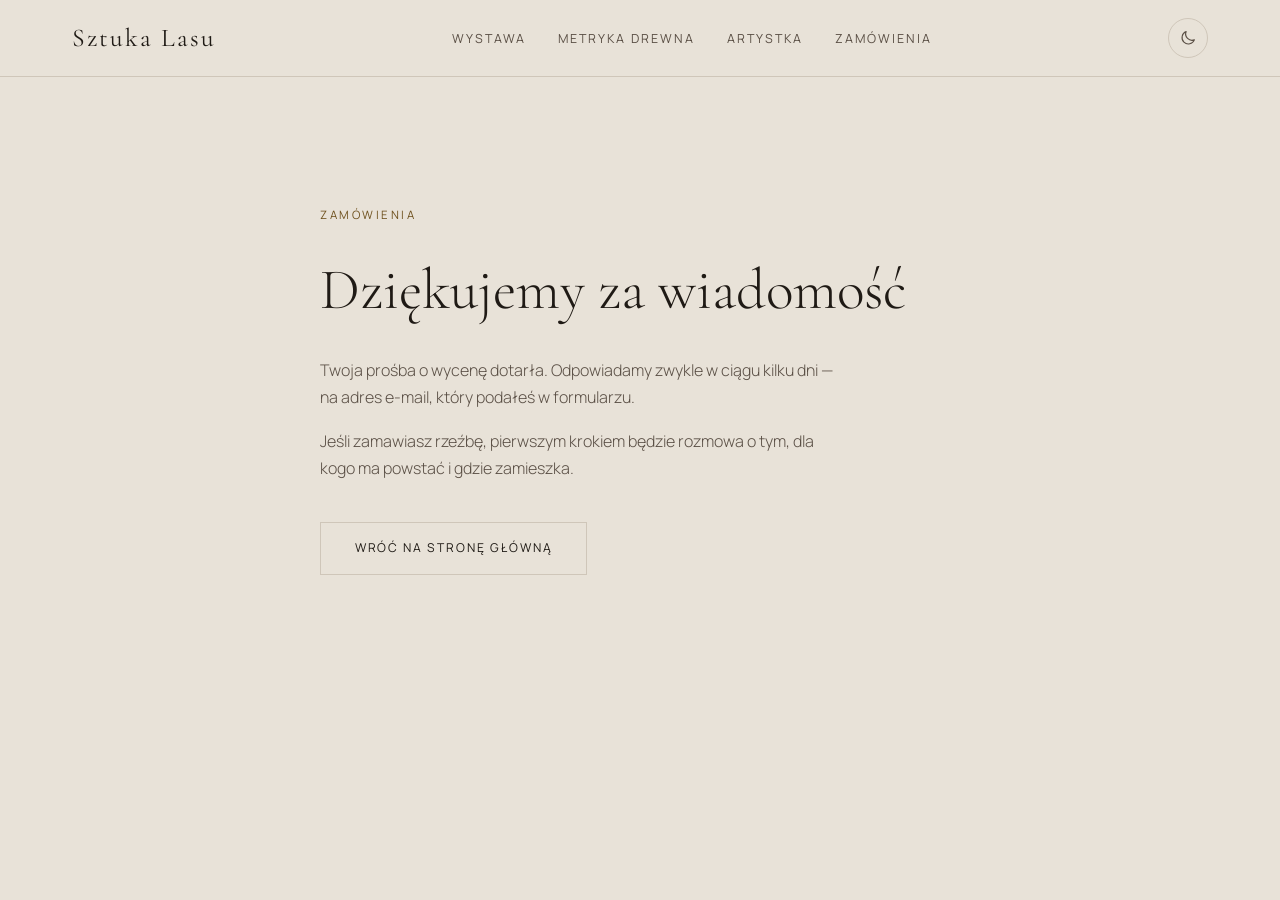
==== dziekujemy.html @ b42cfdf3 "Sekcja Zamówienia, formularz wyceny, strony podzikowania i polityki" ====
<!DOCTYPE html>
<html lang="pl">
<head>
  <meta charset="UTF-8">
  <meta name="viewport" content="width=device-width, initial-scale=1.0">
  <title>Dziękujemy — Sztuka Lasu</title>

  <!-- Ta strona ma sens tylko zaraz po wysłaniu formularza,
       więc nie ma powodu, żeby trafiała do wyników wyszukiwania. -->
  <meta name="robots" content="noindex">

  <!-- Ten sam skrypt motywu co na stronie głównej — musi stać w <head>,
       przed stylami, żeby strona nie mignęła złymi kolorami. -->
  <script>
    (function () {
      try {
        var zapisany = localStorage.getItem('motyw');
        var systemowyCiemny = window.matchMedia('(prefers-color-scheme: dark)').matches;
        var motyw = zapisany || (systemowyCiemny ? 'dark' : 'light');
        document.documentElement.setAttribute('data-theme', motyw);
      } catch (blad) {}
    })();
  </script>

  <link rel="preconnect" href="https://fonts.googleapis.com">
  <link rel="preconnect" href="https://fonts.gstatic.com" crossorigin>
  <link href="https://fonts.googleapis.com/css2?family=Cormorant+Garamond:ital,wght@0,300;0,400;0,500;1,400;1,500&family=Manrope:wght@300;400;500&display=swap" rel="stylesheet">

  <link rel="stylesheet" href="css/style.css">
</head>
<body>

  <!-- Nagłówek skopiowany ze strony głównej.
       UWAGA: linki menu mają przedrostek "index.html", bo kotwice
       (#wystawa itd.) prowadzą do sekcji, których na tej stronie nie ma. -->
  <header class="naglowek">
    <div class="naglowek__wnetrze">

      <a class="logo" href="index.html">Sztuka Lasu</a>

      <nav class="menu" aria-label="Menu główne">
        <ul>
          <li><a href="index.html#wystawa">Wystawa</a></li>
          <li><a href="index.html#metryka">Metryka drewna</a></li>
          <li><a href="index.html#artystka">Artystka</a></li>
          <li><a href="index.html#zamowienia">Zamówienia</a></li>
        </ul>
      </nav>

      <button
        class="przelacznik-motywu"
        type="button"
        id="przelacznik-motywu"
        aria-label="Włącz motyw dzienny">

        <svg class="ikona-slonce" viewBox="0 0 24 24" fill="none"
             stroke="currentColor" stroke-width="1.5" stroke-linecap="round"
             aria-hidden="true">
          <circle cx="12" cy="12" r="4.5"/>
          <path d="M12 1.5v2.5M12 20v2.5M3.2 3.2l1.8 1.8M19 19l1.8 1.8M1.5 12h2.5M20 12h2.5M3.2 20.8l1.8-1.8M19 5l1.8-1.8"/>
        </svg>

        <svg class="ikona-ksiezyc" viewBox="0 0 24 24" fill="none"
             stroke="currentColor" stroke-width="1.5" stroke-linecap="round"
             stroke-linejoin="round" aria-hidden="true">
          <path d="M20.5 14.5A8.5 8.5 0 0 1 9.5 3.5a8.5 8.5 0 1 0 11 11z"/>
        </svg>
      </button>

    </div>
  </header>

  <main class="strona-prosta">
    <div class="strona-prosta__wnetrze">

      <p class="etykieta">Zamówienia</p>

      <h1 class="strona-prosta__tytul">Dziękujemy za wiadomość</h1>

      <p class="strona-prosta__tekst">
        Twoja prośba o wycenę dotarła. Odpowiadamy zwykle w ciągu kilku dni —
        na adres e-mail, który podałeś w formularzu.
      </p>

      <p class="strona-prosta__tekst">
        Jeśli zamawiasz rzeźbę, pierwszym krokiem będzie rozmowa o tym,
        dla kogo ma powstać i gdzie zamieszka.
      </p>

      <p class="strona-prosta__powrot">
        <a class="przycisk przycisk--obramowany" href="index.html">
          Wróć na stronę główną
        </a>
      </p>

    </div>
  </main>

  <script src="js/main.js"></script>
</body>
</html>
---- css/style.css ----
/* =========================================================
   Sztuka Lasu — style strony
   ========================================================= */

/* ---------------------------------------------------------
   1. ZMIENNE KOLORÓW

   Zmienna CSS to nazwa dla wartości, np. --tlo zamiast #13110f.
   Dzięki temu kolor zapisujemy w jednym miejscu, a używamy w wielu.
   Zmiana motywu = podmiana wartości zmiennych, nic więcej.

   Motyw nocny jest domyślny — opisany w :root.
   --------------------------------------------------------- */

:root {
  /* Motyw nocny */
  --tlo:            #13110f;
  --tlo-drugie:     #1b1815;
  --tekst:          #efe7dc;
  --tekst-przygaszony: #b5a896;
  --linie:          #2a2520;
  --akcent:         #c8a25a;   /* mosiądz */

  /* Informuje przeglądarkę, że strona jest ciemna —
     dopasuje m.in. paski przewijania i pola formularzy. */
  color-scheme: dark;

  /* Fonty */
  --font-naglowki: 'Cormorant Garamond', Georgia, serif;
  --font-tekst:    'Manrope', system-ui, -apple-system, sans-serif;

  /* Odstępy — wspólna skala, żeby układ był spójny */
  --odstep-s:  0.5rem;
  --odstep-m:  1rem;
  --odstep-l:  2rem;
  --odstep-xl: 4rem;

  --szerokosc-strony: 1200px;
}

/* Motyw dzienny — wybrany ręcznie przyciskiem */
:root[data-theme="light"] {
  --tlo:            #e8e2d8;
  --tlo-drugie:     #ded6ca;
  --tekst:          #1f1a15;
  --tekst-przygaszony: #5b5046;
  --linie:          #cfc6b9;
  --akcent:         #6f521f;

  color-scheme: light;
}

/* Ten sam motyw dzienny, ale wybrany automatycznie przez system
   użytkownika. Zabezpieczenie na wypadek, gdyby JavaScript się nie
   wykonał — wtedy atrybut data-theme w ogóle nie zostanie ustawiony
   i strona i tak pokaże właściwe kolory. */
@media (prefers-color-scheme: light) {
  :root:not([data-theme="dark"]) {
    --tlo:            #e8e2d8;
    --tlo-drugie:     #ded6ca;
    --tekst:          #1f1a15;
    --tekst-przygaszony: #5b5046;
    --linie:          #cfc6b9;
    --akcent:         #6f521f;

    color-scheme: light;
  }
}

/* ---------------------------------------------------------
   2. RESET I PODSTAWY
   --------------------------------------------------------- */

*,
*::before,
*::after {
  box-sizing: border-box;   /* szerokość elementu liczy się razem z ramką i paddingiem */
}

body {
  margin: 0;
  min-height: 100vh;
  background-color: var(--tlo);
  color: var(--tekst);
  font-family: var(--font-tekst);
  font-size: 1rem;
  line-height: 1.7;
  -webkit-font-smoothing: antialiased;

  /* Łagodne przejście przy zmianie motywu */
  transition: background-color 0.4s ease, color 0.4s ease;
}

h1, h2, h3 {
  font-family: var(--font-naglowki);
  font-weight: 400;
  line-height: 1.2;
  margin: 0;
}

a {
  color: inherit;
  text-decoration: none;
}

/* Wyraźna obwódka przy nawigacji klawiaturą (klawisz Tab) —
   ważne dla dostępności, nie usuwamy jej. */
a:focus-visible,
button:focus-visible {
  outline: 2px solid var(--akcent);
  outline-offset: 4px;
}

/* ---------------------------------------------------------
   3. NAGŁÓWEK STRONY
   --------------------------------------------------------- */

.naglowek {
  position: sticky;          /* przykleja się do góry przy przewijaniu */
  top: 0;
  z-index: 10;
  background-color: var(--tlo);
  border-bottom: 1px solid var(--linie);
  transition: background-color 0.4s ease, border-color 0.4s ease;
}

.naglowek__wnetrze {
  max-width: var(--szerokosc-strony);
  margin: 0 auto;
  padding: var(--odstep-m) var(--odstep-l);

  display: flex;             /* logo | menu | przycisk w jednej linii */
  align-items: center;
  justify-content: space-between;
  gap: var(--odstep-l);
}

/* Logo tekstowe */
.logo {
  font-family: var(--font-naglowki);
  font-size: 1.6rem;
  letter-spacing: 0.08em;
  white-space: nowrap;
}

/* Menu */
.menu ul {
  list-style: none;          /* bez kropek */
  margin: 0;
  padding: 0;
  display: flex;
  gap: var(--odstep-l);
}

.menu a {
  font-size: 0.78rem;
  letter-spacing: 0.16em;
  text-transform: uppercase;
  color: var(--tekst-przygaszony);
  padding-bottom: 2px;
  border-bottom: 1px solid transparent;
  transition: color 0.3s ease, border-color 0.3s ease;
}

.menu a:hover {
  color: var(--tekst);
  border-bottom-color: var(--akcent);
}

/* ---------------------------------------------------------
   4. PRZYCISK PRZEŁĄCZANIA MOTYWU
   --------------------------------------------------------- */

.przelacznik-motywu {
  /* Kasujemy domyślny wygląd przycisku przeglądarki */
  background: none;
  border: 1px solid var(--linie);
  border-radius: 50%;
  padding: 0;

  width: 40px;
  height: 40px;
  flex-shrink: 0;            /* nie kurczy się, gdy brakuje miejsca */

  display: inline-flex;
  align-items: center;
  justify-content: center;

  color: var(--tekst-przygaszony);
  cursor: pointer;
  transition: color 0.3s ease, border-color 0.3s ease;
}

.przelacznik-motywu:hover {
  color: var(--akcent);
  border-color: var(--akcent);
}

.przelacznik-motywu svg {
  width: 18px;
  height: 18px;
}

/* Pokazujemy ikonę tego motywu, który użytkownik WŁĄCZY po kliknięciu.
   Motyw nocny (domyślny) → słońce. Motyw dzienny → księżyc. */
.ikona-ksiezyc { display: none; }
.ikona-slonce  { display: block; }

:root[data-theme="light"] .ikona-slonce  { display: none; }
:root[data-theme="light"] .ikona-ksiezyc { display: block; }

@media (prefers-color-scheme: light) {
  :root:not([data-theme="dark"]) .ikona-slonce  { display: none; }
  :root:not([data-theme="dark"]) .ikona-ksiezyc { display: block; }
}

/* ---------------------------------------------------------
   5. TELEFONY
   --------------------------------------------------------- */

@media (max-width: 720px) {
  .naglowek__wnetrze {
    padding: var(--odstep-m);
    flex-wrap: wrap;         /* menu przechodzi do nowej linii */
    gap: var(--odstep-m);
  }

  .logo {
    font-size: 1.35rem;
  }

  .menu {
    order: 3;                /* menu ląduje pod logo i przyciskiem */
    width: 100%;
  }

  .menu ul {
    gap: var(--odstep-m);
    flex-wrap: wrap;
  }

  .menu a {
    font-size: 0.7rem;
    letter-spacing: 0.12em;
  }
}

/* ---------------------------------------------------------
   6. PRZYCISKI

   Jedna klasa .przycisk daje kształt i typografię,
   a klasa-wariant (--pelny / --obramowany) tylko kolory.
   --------------------------------------------------------- */

.przycisk {
  display: inline-flex;
  align-items: center;
  justify-content: center;

  padding: 0.95rem 2.1rem;
  border: 1px solid transparent;

  font-size: 0.76rem;
  letter-spacing: 0.16em;
  text-transform: uppercase;
  white-space: nowrap;

  cursor: pointer;
  transition: background-color 0.3s ease, color 0.3s ease, border-color 0.3s ease;
}

/* Wypełniony kolorem akcentu.
   Tekst w kolorze tła (var(--tlo)) działa w obu motywach:
   ciemny napis na złocie w nocy, jasny na brązie w dzień. */
.przycisk--pelny {
  background-color: var(--akcent);
  color: var(--tlo);
}

.przycisk--pelny:hover {
  background-color: transparent;
  color: var(--akcent);
  border-color: var(--akcent);
}

.przycisk--obramowany {
  background-color: transparent;
  color: var(--tekst);
  border-color: var(--linie);
}

.przycisk--obramowany:hover {
  color: var(--akcent);
  border-color: var(--akcent);
}

/* ---------------------------------------------------------
   7. HERO — pierwszy ekran
   --------------------------------------------------------- */

.hero {
  padding-top: clamp(3rem, 7vw, 6rem);
  padding-bottom: clamp(4rem, 9vw, 8rem);
}

.hero__wnetrze {
  max-width: var(--szerokosc-strony);
  margin: 0 auto;
  padding: 0 var(--odstep-l);

  /* grid = siatka. Poniżej: dwie kolumny równej szerokości.
     1fr znaczy "jedna część dostępnego miejsca". */
  display: grid;
  grid-template-columns: 1fr 1fr;
  gap: clamp(2rem, 5vw, 4.5rem);
  align-items: center;
}

.etykieta {
  margin: 0 0 var(--odstep-l);
  color: var(--akcent);
  font-size: 0.72rem;
  letter-spacing: 0.22em;
  text-transform: uppercase;
}

/* clamp(minimum, wartość elastyczna, maksimum) —
   tytuł skaluje się płynnie z szerokością okna (7vw = 7% szerokości),
   ale nigdy nie zejdzie poniżej 2.6rem ani nie przekroczy 5.5rem.
   Dzięki temu nie trzeba osobno ustawiać rozmiaru dla telefonu. */
.hero__tytul {
  margin: 0 0 var(--odstep-l);
  font-size: clamp(2.6rem, 7vw, 5.5rem);
  font-weight: 300;
  letter-spacing: 0.01em;
}

.hero__opis {
  margin: 0 0 calc(var(--odstep-l) * 1.25);
  max-width: 46ch;            /* ok. 46 znaków w wierszu — długość wygodna do czytania */
  color: var(--tekst-przygaszony);
  font-size: 1.05rem;
  font-weight: 300;
}

.hero__przyciski {
  display: flex;
  gap: var(--odstep-m);
  flex-wrap: wrap;            /* na wąskim ekranie drugi przycisk spadnie niżej */
}

/* --- Zdjęcie pracy z podpisem --- */

.praca {
  margin: 0;                  /* przeglądarka domyślnie dodaje marginesy do <figure> */
}

.praca img {
  display: block;
  width: 100%;
  height: auto;

  /* Stała ramka 3:4 dla obu zdjęć — bez tego układ strony
     podskakiwałby przy zmianie motywu, bo zdjęcia mają
     nieco inne proporcje. object-fit: cover wypełnia ramkę
     i przycina nadmiar zamiast zniekształcać pracę. */
  aspect-ratio: 3 / 4;
  object-fit: cover;
}

.praca figcaption {
  margin-top: var(--odstep-m);
  color: var(--tekst-przygaszony);
  font-size: 0.85rem;
  letter-spacing: 0.04em;
}

/* <cite> to znacznik tytułu dzieła. Przeglądarka sama daje mu
   kursywę, my dokładamy krój nagłówkowy. */
.praca cite {
  color: var(--tekst);
  font-family: var(--font-naglowki);
  font-size: 1.15rem;
  font-style: italic;
}

/* --- Zamiana zdjęcia wraz z motywem ---

   W HTML są obie prace. Tutaj decydujemy, którą widać.
   Domyślnie (motyw nocny) widoczna jest praca nocna. */

.hero__praca--dzien { display: none; }
.hero__praca--noc   { display: block; }

:root[data-theme="light"] .hero__praca--noc   { display: none; }
:root[data-theme="light"] .hero__praca--dzien { display: block; }

/* Zabezpieczenie, gdyby JavaScript nie ustawił data-theme */
@media (prefers-color-scheme: light) {
  :root:not([data-theme="dark"]) .hero__praca--noc   { display: none; }
  :root:not([data-theme="dark"]) .hero__praca--dzien { display: block; }
}

/* --- Hero na telefonie --- */

@media (max-width: 768px) {
  .hero {
    padding-top: var(--odstep-l);
  }

  .hero__wnetrze {
    padding-left: var(--odstep-m);
    padding-right: var(--odstep-m);

    grid-template-columns: 1fr;   /* jedna kolumna — bloki jeden pod drugim */
    gap: var(--odstep-l);
  }

  /* order: -1 przesuwa zdjęcie przed tekst.
     Zmienia tylko kolejność wyświetlania, nie ruszając kodu HTML. */
  .hero__obraz {
    order: -1;
  }

  .hero .etykieta {
    margin-bottom: var(--odstep-m);
  }

  .hero__opis {
    margin-bottom: var(--odstep-l);
  }

  .praca img {
    aspect-ratio: 4 / 5;          /* niższy kadr, żeby zdjęcie nie zajęło całego ekranu */
  }

  .hero__przyciski .przycisk {
    flex: 1 1 100%;               /* przyciski na pełną szerokość, jeden pod drugim */
  }
}

/* ---------------------------------------------------------
   8. WYSTAWA — cztery sale
   --------------------------------------------------------- */

.wystawa {
  padding: clamp(3rem, 8vw, 7rem) 0;
  border-top: 1px solid var(--linie);
}

.wystawa__wnetrze {
  max-width: var(--szerokosc-strony);
  margin: 0 auto;
  padding: 0 var(--odstep-l);
}

/* --- Nagłówek sekcji: tytuł po lewej, akapit po prawej --- */

.sekcja-naglowek {
  display: grid;
  grid-template-columns: 1fr 1fr;
  gap: var(--odstep-l);
  align-items: end;            /* oba bloki wyrównane dolną krawędzią */

  margin-bottom: clamp(2.5rem, 5vw, 4.5rem);
}

.tytul-sekcji {
  margin: 0;
  font-size: clamp(2.2rem, 4.5vw, 3.4rem);
  font-weight: 300;
}

.sekcja-naglowek__opis {
  margin: 0;
  max-width: 44ch;
  color: var(--tekst-przygaszony);
  font-weight: 300;
}

/* --- Siatka kart --- */

.sale {
  list-style: none;
  margin: 0;
  padding: 0;

  display: grid;
  grid-template-columns: repeat(4, 1fr);   /* cztery równe kolumny */
  gap: var(--odstep-l);
}

/* --- Pojedyncza karta --- */

.sala {
  display: block;
}

/* Kadr zdjęcia. overflow: hidden przycina zdjęcie do ramki —
   bez tego przybliżenie przy najechaniu wylewałoby się poza kartę. */
.sala__kadr {
  overflow: hidden;
  background-color: var(--tlo-drugie);   /* widoczne zanim zdjęcie się wczyta */
}

.sala__kadr img {
  display: block;
  width: 100%;
  /* Kadr 4:5 — łagodniejszy dla prac o proporcjach zbliżonych do kwadratu.
     Ten sam kadr na komputerze, tablecie i telefonie. */
  aspect-ratio: 4 / 5;
  object-fit: cover;
  object-position: center;

  transition: transform 0.7s ease;
}

.sala__nazwa {
  margin: var(--odstep-m) 0 0.35rem;
  font-size: 1.45rem;
  font-weight: 400;
  transition: color 0.3s ease;
}

.sala__liczba {
  margin: 0;
  color: var(--tekst-przygaszony);
  font-size: 0.7rem;
  letter-spacing: 0.18em;
  text-transform: uppercase;
}

/* --- Efekt po najechaniu: powolne, niewielkie przybliżenie --- */

.sala:hover .sala__kadr img,
.sala:focus-visible .sala__kadr img {
  transform: scale(1.04);
}

.sala:hover .sala__nazwa,
.sala:focus-visible .sala__nazwa {
  color: var(--akcent);
}

/* Część osób ustawia w systemie "ogranicz animacje" — ruch potrafi
   wywoływać zawroty głowy. Wtedy zostaje sama zmiana koloru. */
@media (prefers-reduced-motion: reduce) {
  .sala__kadr img {
    transition: none;
  }

  .sala:hover .sala__kadr img,
  .sala:focus-visible .sala__kadr img {
    transform: none;
  }
}

/* --- Tablet: dwie kolumny --- */

@media (max-width: 1024px) {
  .sale {
    grid-template-columns: repeat(2, 1fr);
  }
}

/* --- Telefon: jedna kolumna --- */

@media (max-width: 768px) {
  .wystawa__wnetrze {
    padding-left: var(--odstep-m);
    padding-right: var(--odstep-m);
  }

  .sekcja-naglowek {
    grid-template-columns: 1fr;    /* akapit schodzi pod tytuł */
    gap: var(--odstep-m);
  }

  .sale {
    grid-template-columns: 1fr;
    gap: calc(var(--odstep-l) * 1.25);
  }
}

/* ---------------------------------------------------------
   9. METRYKA DREWNA
   --------------------------------------------------------- */

/* Inne tło niż sąsiednie sekcje — samo w sobie oddziela je
   od reszty strony, więc nie dokładamy tu linii. */
.metryka-sekcja {
  background-color: var(--tlo-drugie);
  padding: clamp(3rem, 8vw, 7rem) 0;
  transition: background-color 0.4s ease;
}

.metryka-sekcja__wnetrze {
  max-width: var(--szerokosc-strony);
  margin: 0 auto;
  padding: 0 var(--odstep-l);

  display: grid;
  grid-template-columns: 1fr 1fr;
  gap: clamp(2rem, 5vw, 4.5rem);
  align-items: center;
}

/* Zdjęcie w całości, bez przycinania — zachowuje własne proporcje.
   max-height pilnuje, żeby na niskim ekranie nie urosło ponad miarę;
   object-fit: contain gwarantuje, że przy tym limicie praca zostanie
   pomniejszona, a nie zniekształcona. */
.metryka-sekcja__obraz img {
  display: block;
  width: 100%;
  height: auto;
  max-height: 78vh;
  object-fit: contain;
}

.metryka-sekcja__opis {
  margin: 0 0 calc(var(--odstep-l) * 1.25);
  max-width: 46ch;
  color: var(--tekst-przygaszony);
  font-weight: 300;
}

.metryka-sekcja .tytul-sekcji {
  margin: 0 0 var(--odstep-m);
  max-width: 18ch;           /* łamie tytuł na 2–3 wiersze, jak w makiecie */
}

/* --- Lista definicji --- */

.metryka {
  margin: 0;

  /* Dwie kolumny: etykieta dopasowana do najdłuższej nazwy (auto),
     wartość zajmuje resztę (1fr). Kolejne pary <dt>/<dd> same
     układają się w następnych wierszach. */
  display: grid;
  grid-template-columns: auto 1fr;
  column-gap: var(--odstep-l);
}

.metryka dt,
.metryka dd {
  padding: 0.85rem 0;
  border-bottom: 1px solid var(--linie);
}

.metryka dt {
  display: flex;
  align-items: center;       /* etykieta wyśrodkowana względem wyższej wartości */

  color: var(--tekst-przygaszony);
  font-size: 0.7rem;
  letter-spacing: 0.18em;
  text-transform: uppercase;
}

.metryka dd {
  margin: 0;                 /* przeglądarka domyślnie wcina <dd> */
  color: var(--tekst);
  font-family: var(--font-naglowki);
  font-size: 1.25rem;
}

/* Wartości do uzupełnienia razem z mamą — przygaszone, żeby było
   widać na pierwszy rzut oka, że to jeszcze nie są prawdziwe dane.
   Przy publikacji: wyszukać "do-uzupelnienia" w index.html. */
.do-uzupelnienia {
  color: var(--tekst-przygaszony);
  font-style: italic;
}

/* --- Metryka na telefonie --- */

@media (max-width: 768px) {
  .metryka-sekcja__wnetrze {
    padding-left: var(--odstep-m);
    padding-right: var(--odstep-m);

    grid-template-columns: 1fr;
    gap: var(--odstep-l);
  }

  /* Zdjęcie nad tekstem — w HTML stoi pierwsze, więc wystarczy,
     że kolumny zwinęły się do jednej. */
  .metryka-sekcja__obraz img {
    max-height: 60vh;
    margin: 0 auto;
  }

  .metryka-sekcja .tytul-sekcji {
    max-width: none;
  }

  /* Jedna kolumna: etykieta nad wartością.
     Linia zostaje tylko pod wartością, czyli między parami. */
  .metryka {
    grid-template-columns: 1fr;
  }

  .metryka dt {
    padding: 0 0 0.15rem;
    border-bottom: none;
  }

  .metryka dd {
    padding: 0 0 0.85rem;
  }

  .metryka dt:not(:first-of-type) {
    padding-top: 0.85rem;
  }
}

/* ---------------------------------------------------------
   10. ZAMÓWIENIA — proces

   Sekcja wraca do podstawowego tła (--tlo) po "Metryce drewna",
   która ma --tlo-drugie. Sama zmiana tła je rozdziela, więc nie
   dokładamy tu linii.
   --------------------------------------------------------- */

.zamowienia {
  padding: clamp(3rem, 8vw, 7rem) 0;
}

.zamowienia__wnetrze {
  max-width: var(--szerokosc-strony);
  margin: 0 auto;
  padding: 0 var(--odstep-l);
}

.kroki {
  list-style: none;         /* numery rysujemy sami, w <span> */
  margin: 0;
  padding: 0;

  display: grid;
  grid-template-columns: repeat(5, 1fr);
  gap: var(--odstep-l);
}

.krok {
  padding-top: var(--odstep-m);
  border-top: 1px solid var(--linie);
}

.krok__numer {
  display: block;
  margin-bottom: var(--odstep-s);

  color: var(--akcent);
  font-family: var(--font-naglowki);
  font-size: 2.4rem;
  line-height: 1;
}

.krok__tytul {
  margin: 0 0 var(--odstep-s);
  font-size: 1.3rem;
  font-weight: 400;
}

.krok__opis {
  margin: 0;
  color: var(--tekst-przygaszony);
  font-size: 0.92rem;
  font-weight: 300;
  line-height: 1.6;
}

/* ---------------------------------------------------------
   11. FORMULARZ PROŚBY O WYCENĘ
   --------------------------------------------------------- */

.formularz {
  margin-top: clamp(3rem, 6vw, 5rem);
  max-width: 46rem;
}

/* Pole-pułapka na boty. display: none ukrywa je przed wszystkimi —
   także przed czytnikami ekranu, i o to chodzi: człowiek nie ma
   prawa go zobaczyć ani o nim usłyszeć. */
.ukryte-pole {
  display: none;
}

.formularz__wstep {
  margin: 0 0 var(--odstep-l);
  color: var(--tekst-przygaszony);
  font-size: 0.85rem;
}

/* Imię, e-mail i telefon w jednym rzędzie */
.formularz__rzad {
  display: grid;
  grid-template-columns: repeat(3, 1fr);
  gap: var(--odstep-m);
  margin-bottom: var(--odstep-l);
}

.formularz__rzad .pole {
  margin-bottom: 0;         /* odstępy robi gap siatki */
}

.pole {
  margin: 0 0 var(--odstep-l);
}

.pole__etykieta {
  display: block;
  margin-bottom: 0.45rem;
  padding: 0;               /* <legend> ma domyślny padding */

  color: var(--tekst-przygaszony);
  font-size: 0.7rem;
  letter-spacing: 0.18em;
  text-transform: uppercase;
}

.pole__wejscie {
  display: block;
  width: 100%;
  padding: 0.9rem 1rem;     /* pole wysokie na ok. 48 px — wygodne na telefonie */

  background-color: transparent;
  border: 1px solid var(--linie);
  border-radius: 0;         /* Safari na iOS zaokrągla pola domyślnie */

  color: var(--tekst);
  font-family: var(--font-tekst);

  /* 1rem = 16 px. Przy mniejszej wartości iPhone przybliża stronę
     w momencie kliknięcia w pole — i nie odsuwa jej z powrotem. */
  font-size: 1rem;
  line-height: 1.5;

  transition: border-color 0.3s ease;
}

.pole__wejscie:focus {
  border-color: var(--akcent);
}

.pole__wejscie:focus-visible {
  outline: 2px solid var(--akcent);
  outline-offset: 2px;
}

.pole__wejscie--duze {
  min-height: 9rem;
  resize: vertical;         /* użytkownik może powiększyć, ale nie rozepchać układu w bok */
}

.pole__opis {
  margin: 0.45rem 0 0;
  color: var(--tekst-przygaszony);
  font-size: 0.82rem;
  line-height: 1.5;
}

/* --- Grupa przycisków radio --- */

.pole--grupa {
  border: none;             /* <fieldset> ma domyślną ramkę */
  padding: 0;
  min-width: 0;             /* bez tego fieldset nie kurczy się w siatce */
}

/* Cała etykieta jest klikalna, bo <input> siedzi w <label>.
   min-height pilnuje obszaru dotyku zalecanego na telefonach (44 px). */
.wybor {
  display: flex;
  align-items: center;
  gap: 0.75rem;
  min-height: 44px;
  cursor: pointer;
}

.wybor input,
.zgoda input {
  width: 1.15rem;
  height: 1.15rem;
  flex-shrink: 0;
  cursor: pointer;

  /* Jedna linijka zamiast przerysowywania kontrolki od zera —
     przeglądarka pokoloruje zaznaczenie kolorem akcentu. */
  accent-color: var(--akcent);
}

.wybor span {
  font-size: 0.98rem;
}

/* --- Zgoda --- */

.zgoda {
  display: flex;
  align-items: flex-start;  /* kwadracik przy pierwszym wierszu, nie na środku */
  gap: 0.75rem;
  margin-bottom: calc(var(--odstep-l) * 1.25);
  cursor: pointer;

  color: var(--tekst-przygaszony);
  font-size: 0.9rem;
  line-height: 1.6;
}

.zgoda input {
  margin-top: 0.22rem;
}

.zgoda a {
  color: var(--tekst);
  border-bottom: 1px solid var(--akcent);
}

.zgoda a:hover {
  color: var(--akcent);
}

/* ---------------------------------------------------------
   12. STRONY PROSTE — dziękujemy, polityka prywatności
   --------------------------------------------------------- */

.strona-prosta {
  padding: clamp(3.5rem, 11vw, 8rem) 0;
}

.strona-prosta__wnetrze {
  max-width: 44rem;
  margin: 0 auto;
  padding: 0 var(--odstep-l);
}

.strona-prosta__tytul {
  margin: 0 0 var(--odstep-l);
  font-size: clamp(2.2rem, 5vw, 3.6rem);
  font-weight: 300;
}

.strona-prosta__tekst {
  margin: 0 0 var(--odstep-m);
  max-width: 52ch;
  color: var(--tekst-przygaszony);
  font-weight: 300;
}

.strona-prosta__powrot {
  margin-top: calc(var(--odstep-l) * 1.25);
}

/* ---------------------------------------------------------
   13. ZAMÓWIENIA I FORMULARZ NA MNIEJSZYCH EKRANACH
   --------------------------------------------------------- */

/* Tablet: pięć kolumn dałoby ok. 190 px na krok, czyli opisy
   łamane po dwa słowa. Trzy kolumny układają kroki 3 + 2. */
@media (max-width: 1024px) {
  .kroki {
    grid-template-columns: repeat(3, 1fr);
  }
}

@media (max-width: 768px) {
  .zamowienia__wnetrze,
  .strona-prosta__wnetrze {
    padding-left: var(--odstep-m);
    padding-right: var(--odstep-m);
  }

  .kroki {
    grid-template-columns: 1fr;
    gap: var(--odstep-m);
  }

  .formularz__rzad {
    grid-template-columns: 1fr;
    gap: var(--odstep-l);
  }

  /* Przycisk na pełną szerokość — łatwiej w niego trafić kciukiem */
  .formularz .przycisk {
    width: 100%;
  }
}
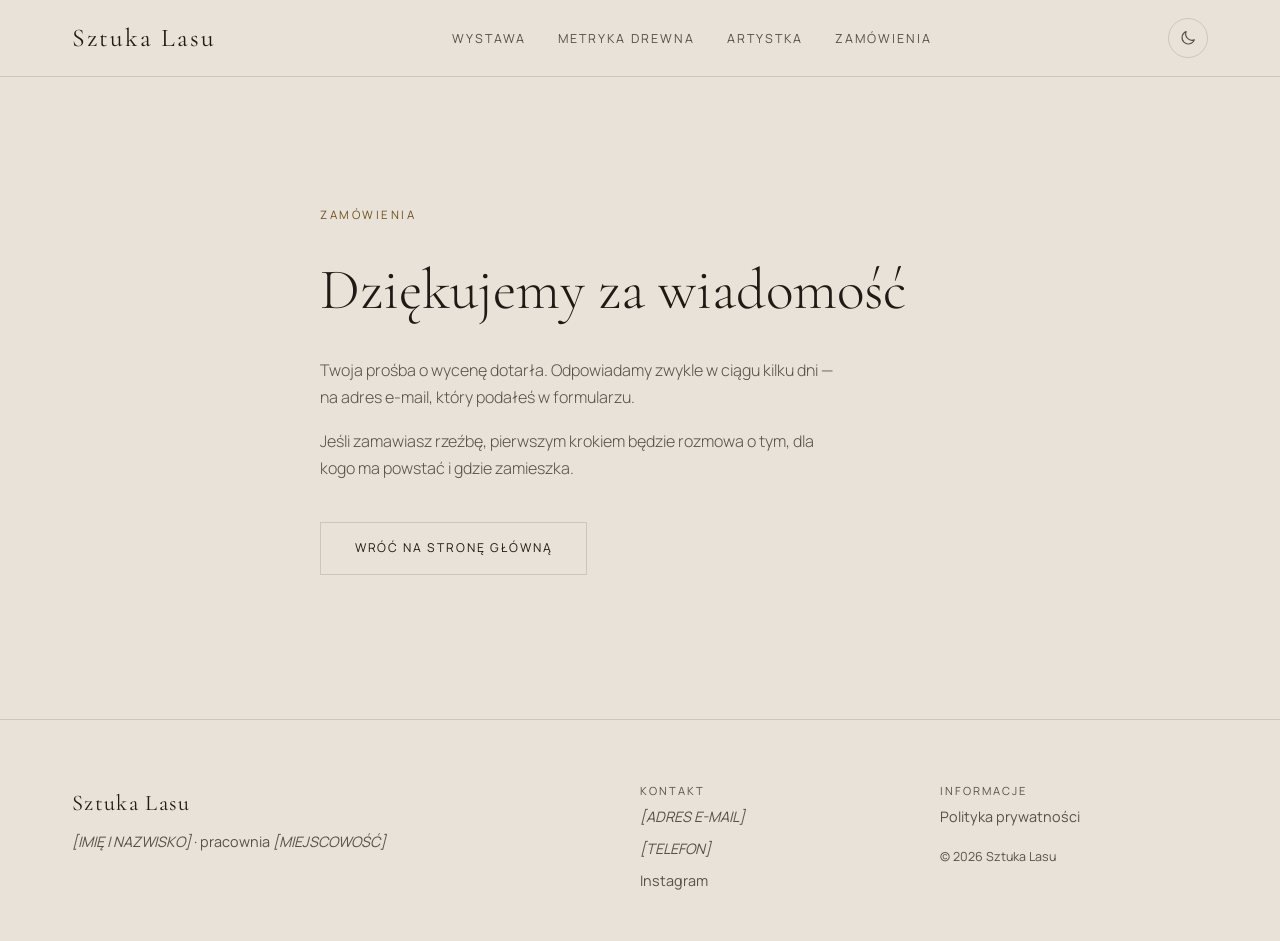
==== commit 628d4480: "Sekcja Artystka, stopka i noindex na czas testów" ====
--- a/dziekujemy.html
+++ b/dziekujemy.html
@@ -96,6 +96,45 @@
     </div>
   </main>
 
+
+  <!-- =====================================================
+       STOPKA
+
+       Uwaga: ta sama stopka stoi w trzech plikach
+       (index.html, dziekujemy.html, polityka-prywatnosci.html).
+       Zmiana tutaj wymaga tej samej zmiany w pozostałych dwóch.
+       ===================================================== -->
+  <footer class="stopka">
+    <div class="stopka__wnetrze">
+
+      <div class="stopka__blok">
+        <p class="stopka__nazwa">Sztuka Lasu</p>
+        <p class="stopka__opis">
+          <span class="do-uzupelnienia">[IMIĘ I NAZWISKO]</span> ·
+          pracownia <span class="do-uzupelnienia">[MIEJSCOWOŚĆ]</span>
+        </p>
+      </div>
+
+      <div class="stopka__blok">
+        <h2 class="stopka__tytul">Kontakt</h2>
+        <ul class="stopka__lista">
+          <li><a class="do-uzupelnienia" href="#">[ADRES E-MAIL]</a></li>
+          <li><a class="do-uzupelnienia" href="#">[TELEFON]</a></li>
+          <li><a href="#">Instagram</a></li>
+        </ul>
+      </div>
+
+      <div class="stopka__blok">
+        <h2 class="stopka__tytul">Informacje</h2>
+        <ul class="stopka__lista">
+          <li><a href="polityka-prywatnosci.html">Polityka prywatności</a></li>
+        </ul>
+        <p class="stopka__prawa">© 2026 Sztuka Lasu</p>
+      </div>
+
+    </div>
+  </footer>
+
   <script src="js/main.js"></script>
 </body>
 </html>
--- a/css/style.css
+++ b/css/style.css
@@ -988,3 +988,174 @@
     width: 100%;
   }
 }
+
+/* ---------------------------------------------------------
+   14. ARTYSTKA
+   --------------------------------------------------------- */
+
+.artystka {
+  padding: clamp(3rem, 8vw, 7rem) 0;
+  border-top: 1px solid var(--linie);
+}
+
+.artystka__wnetrze {
+  max-width: var(--szerokosc-strony);
+  margin: 0 auto;
+  padding: 0 var(--odstep-l);
+
+  display: grid;
+  grid-template-columns: 1fr 1fr;
+  gap: clamp(2rem, 5vw, 4.5rem);
+  align-items: center;
+}
+
+/* Miejsce na portret. Ma dokładnie te proporcje, które będzie miało
+   zdjęcie, więc po podmianie układ nie drgnie. */
+.artystka__portret {
+  aspect-ratio: 4 / 5;
+  background-color: var(--tlo-drugie);
+  border: 1px solid var(--linie);
+
+  display: flex;
+  align-items: center;
+  justify-content: center;
+  padding: var(--odstep-m);
+
+  text-align: center;
+  font-size: 0.8rem;
+  letter-spacing: 0.14em;
+}
+
+.artystka__akapit {
+  margin: 0 0 var(--odstep-m);
+  max-width: 48ch;
+  color: var(--tekst-przygaszony);
+  font-weight: 300;
+}
+
+.artystka .tytul-sekcji {
+  margin: 0 0 var(--odstep-l);
+}
+
+/* Cytat. Kolor zostaje dziedziczony, żeby klasa do-uzupelnienia
+   na akapicie w środku mogła go przygasić — po wpisaniu prawdziwego
+   cytatu i usunięciu tej klasy tekst sam wróci do pełnego koloru. */
+.cytat {
+  margin: var(--odstep-l) 0 0;
+  padding-left: var(--odstep-m);
+  border-left: 2px solid var(--akcent);
+}
+
+.cytat p {
+  margin: 0;
+  font-family: var(--font-naglowki);
+  font-style: italic;
+  font-size: 1.4rem;
+  line-height: 1.5;
+}
+
+/* ---------------------------------------------------------
+   15. STOPKA
+   --------------------------------------------------------- */
+
+.stopka {
+  border-top: 1px solid var(--linie);
+  padding: clamp(2.5rem, 6vw, 4rem) 0 clamp(2rem, 4vw, 3rem);
+}
+
+.stopka__wnetrze {
+  max-width: var(--szerokosc-strony);
+  margin: 0 auto;
+  padding: 0 var(--odstep-l);
+
+  display: grid;
+  grid-template-columns: 2fr 1fr 1fr;   /* nazwa szersza niż kolumny z linkami */
+  gap: var(--odstep-l);
+}
+
+.stopka__nazwa {
+  margin: 0 0 var(--odstep-s);
+  font-family: var(--font-naglowki);
+  font-size: 1.4rem;
+  letter-spacing: 0.06em;
+}
+
+.stopka__opis {
+  margin: 0;
+  color: var(--tekst-przygaszony);
+  font-size: 0.9rem;
+}
+
+/* Nagłówki kolumn w stopce są nagłówkami w strukturze dokumentu,
+   ale wizualnie mają być drobne — stąd krój tekstowy zamiast
+   nagłówkowego i mały rozmiar. */
+.stopka__tytul {
+  margin: 0 0 var(--odstep-s);
+  color: var(--tekst-przygaszony);
+  font-family: var(--font-tekst);
+  font-size: 0.7rem;
+  font-weight: 400;
+  letter-spacing: 0.18em;
+  text-transform: uppercase;
+}
+
+.stopka__lista {
+  list-style: none;
+  margin: 0;
+  padding: 0;
+
+  display: flex;
+  flex-direction: column;
+  gap: 0.45rem;
+  font-size: 0.9rem;
+}
+
+.stopka__lista a {
+  color: var(--tekst-przygaszony);
+  border-bottom: 1px solid transparent;
+  transition: color 0.3s ease, border-color 0.3s ease;
+}
+
+.stopka__lista a:hover {
+  color: var(--akcent);
+  border-bottom-color: var(--akcent);
+}
+
+.stopka__prawa {
+  margin: var(--odstep-m) 0 0;
+  color: var(--tekst-przygaszony);
+  font-size: 0.78rem;
+}
+
+/* ---------------------------------------------------------
+   16. ARTYSTKA I STOPKA NA MNIEJSZYCH EKRANACH
+   --------------------------------------------------------- */
+
+@media (max-width: 1024px) {
+  .stopka__wnetrze {
+    grid-template-columns: 1fr 1fr;
+    row-gap: calc(var(--odstep-l) * 1.25);
+  }
+}
+
+@media (max-width: 768px) {
+  .artystka__wnetrze,
+  .stopka__wnetrze {
+    padding-left: var(--odstep-m);
+    padding-right: var(--odstep-m);
+  }
+
+  .artystka__wnetrze {
+    grid-template-columns: 1fr;
+    gap: var(--odstep-l);
+  }
+
+  .cytat p {
+    font-size: 1.2rem;
+  }
+
+  .stopka__wnetrze {
+    grid-template-columns: 1fr;
+    gap: var(--odstep-l);
+  }
+}
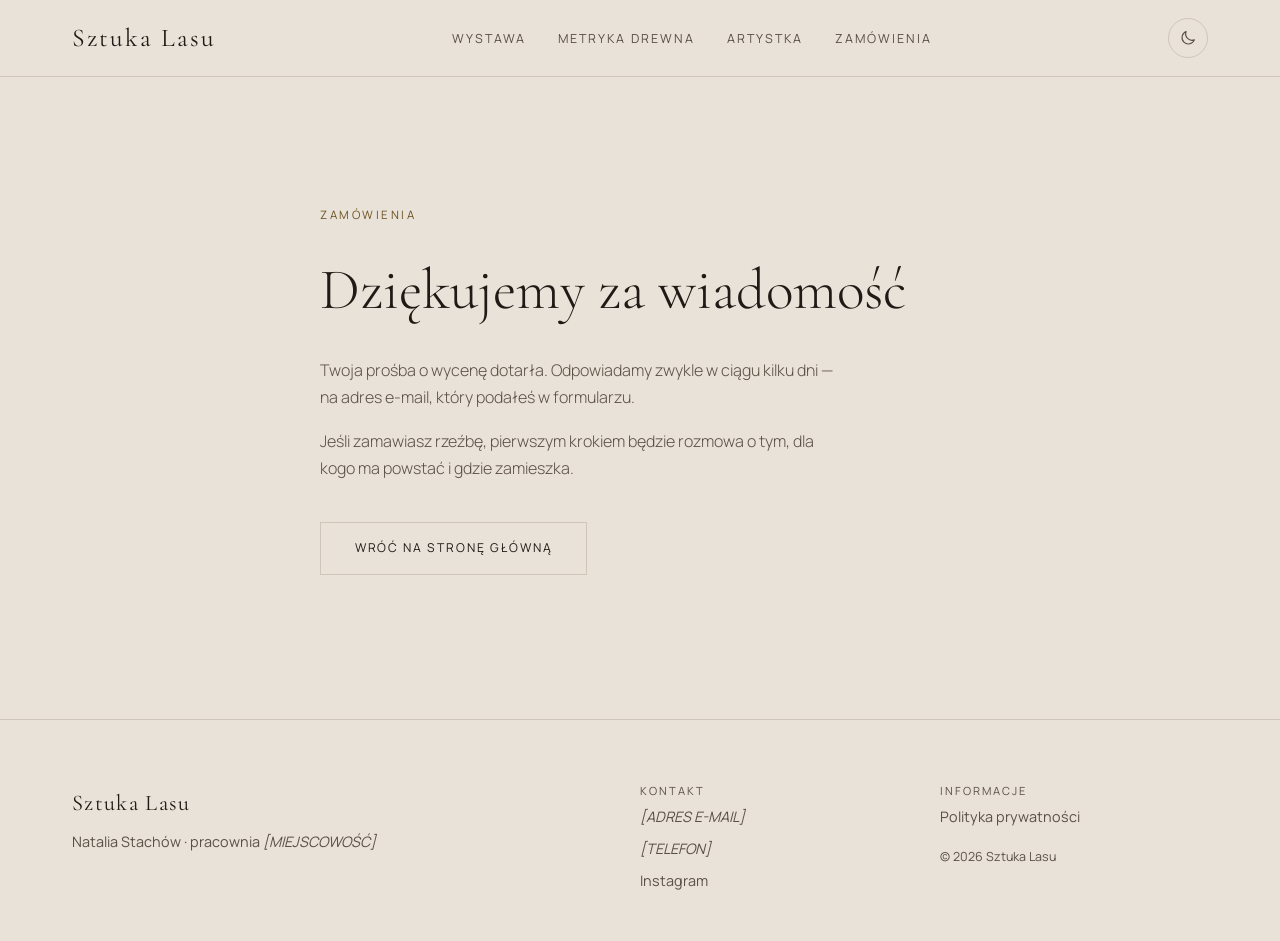
==== commit 631b679d: "Biogram artystki, stopka i uproszczona metryka" ====
--- a/dziekujemy.html
+++ b/dziekujemy.html
@@ -110,7 +110,7 @@
       <div class="stopka__blok">
         <p class="stopka__nazwa">Sztuka Lasu</p>
         <p class="stopka__opis">
-          <span class="do-uzupelnienia">[IMIĘ I NAZWISKO]</span> ·
+          Natalia Stachów ·
           pracownia <span class="do-uzupelnienia">[MIEJSCOWOŚĆ]</span>
         </p>
       </div>
